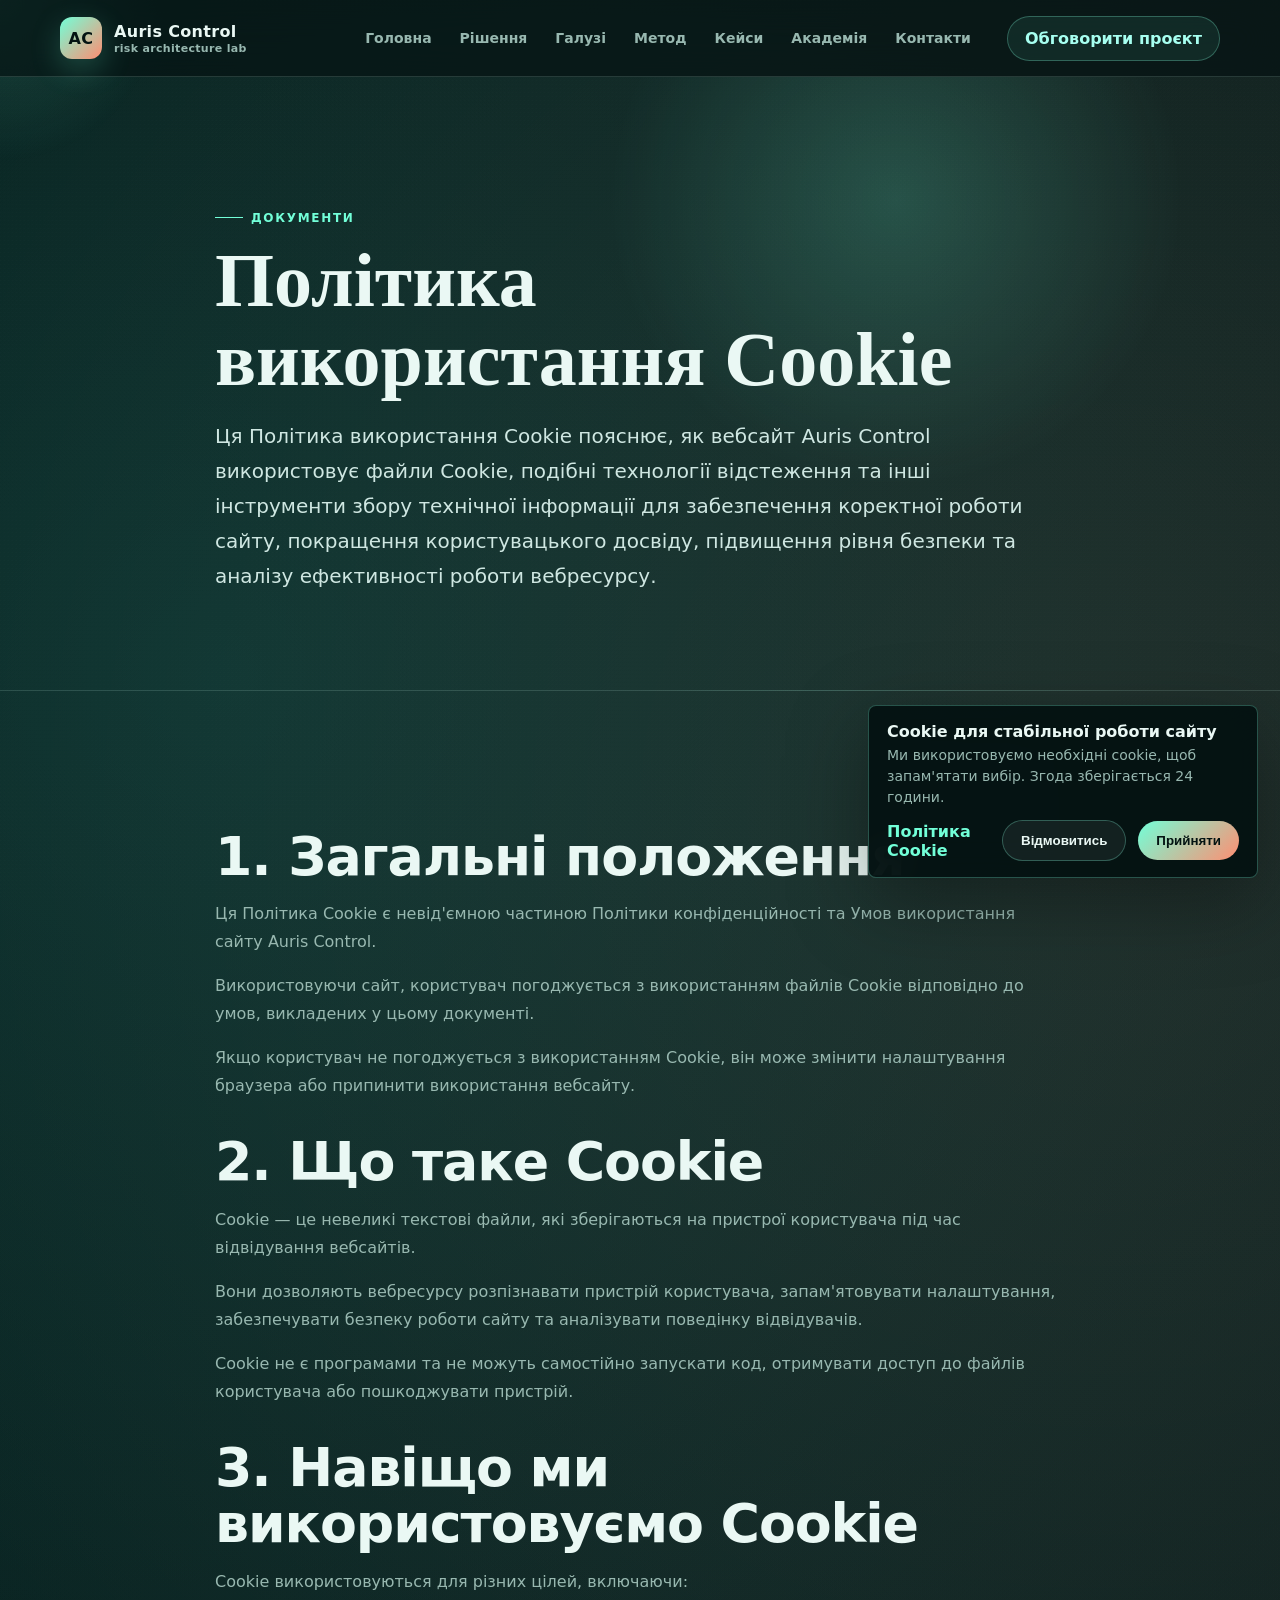
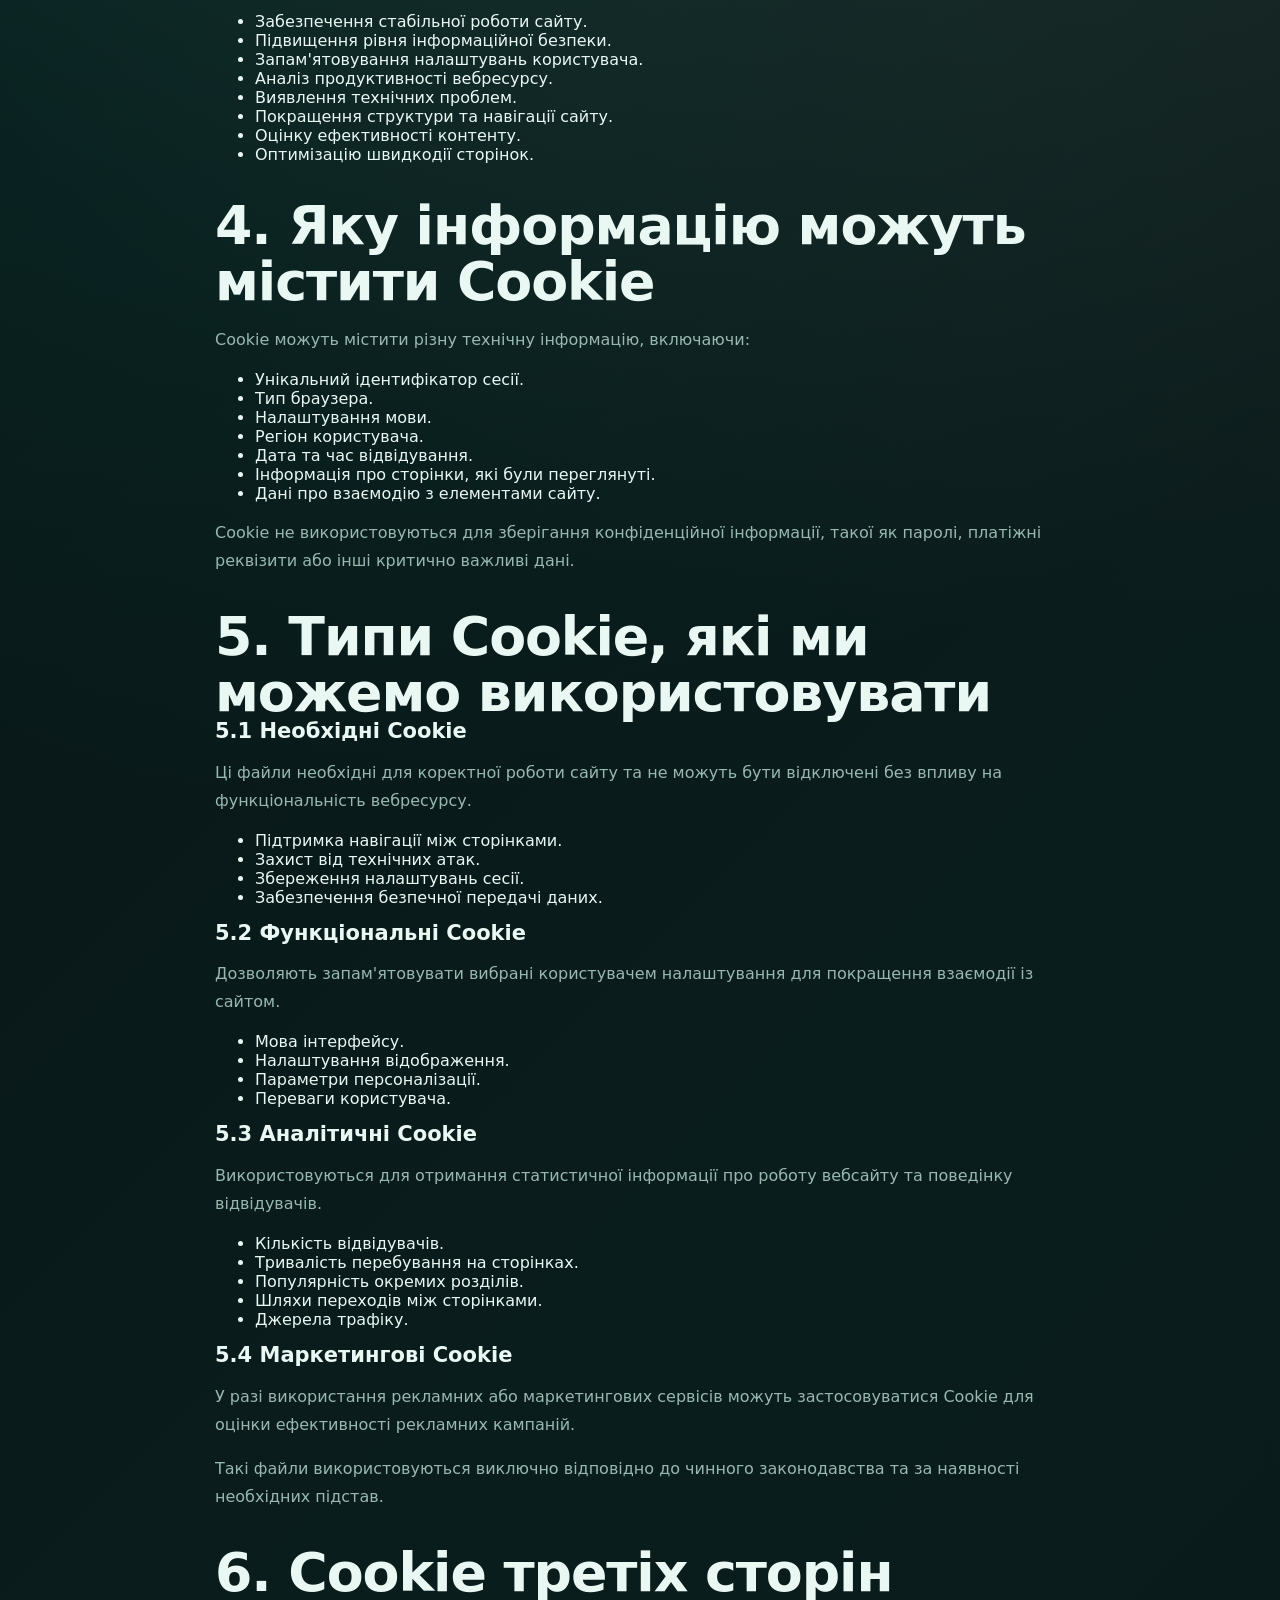
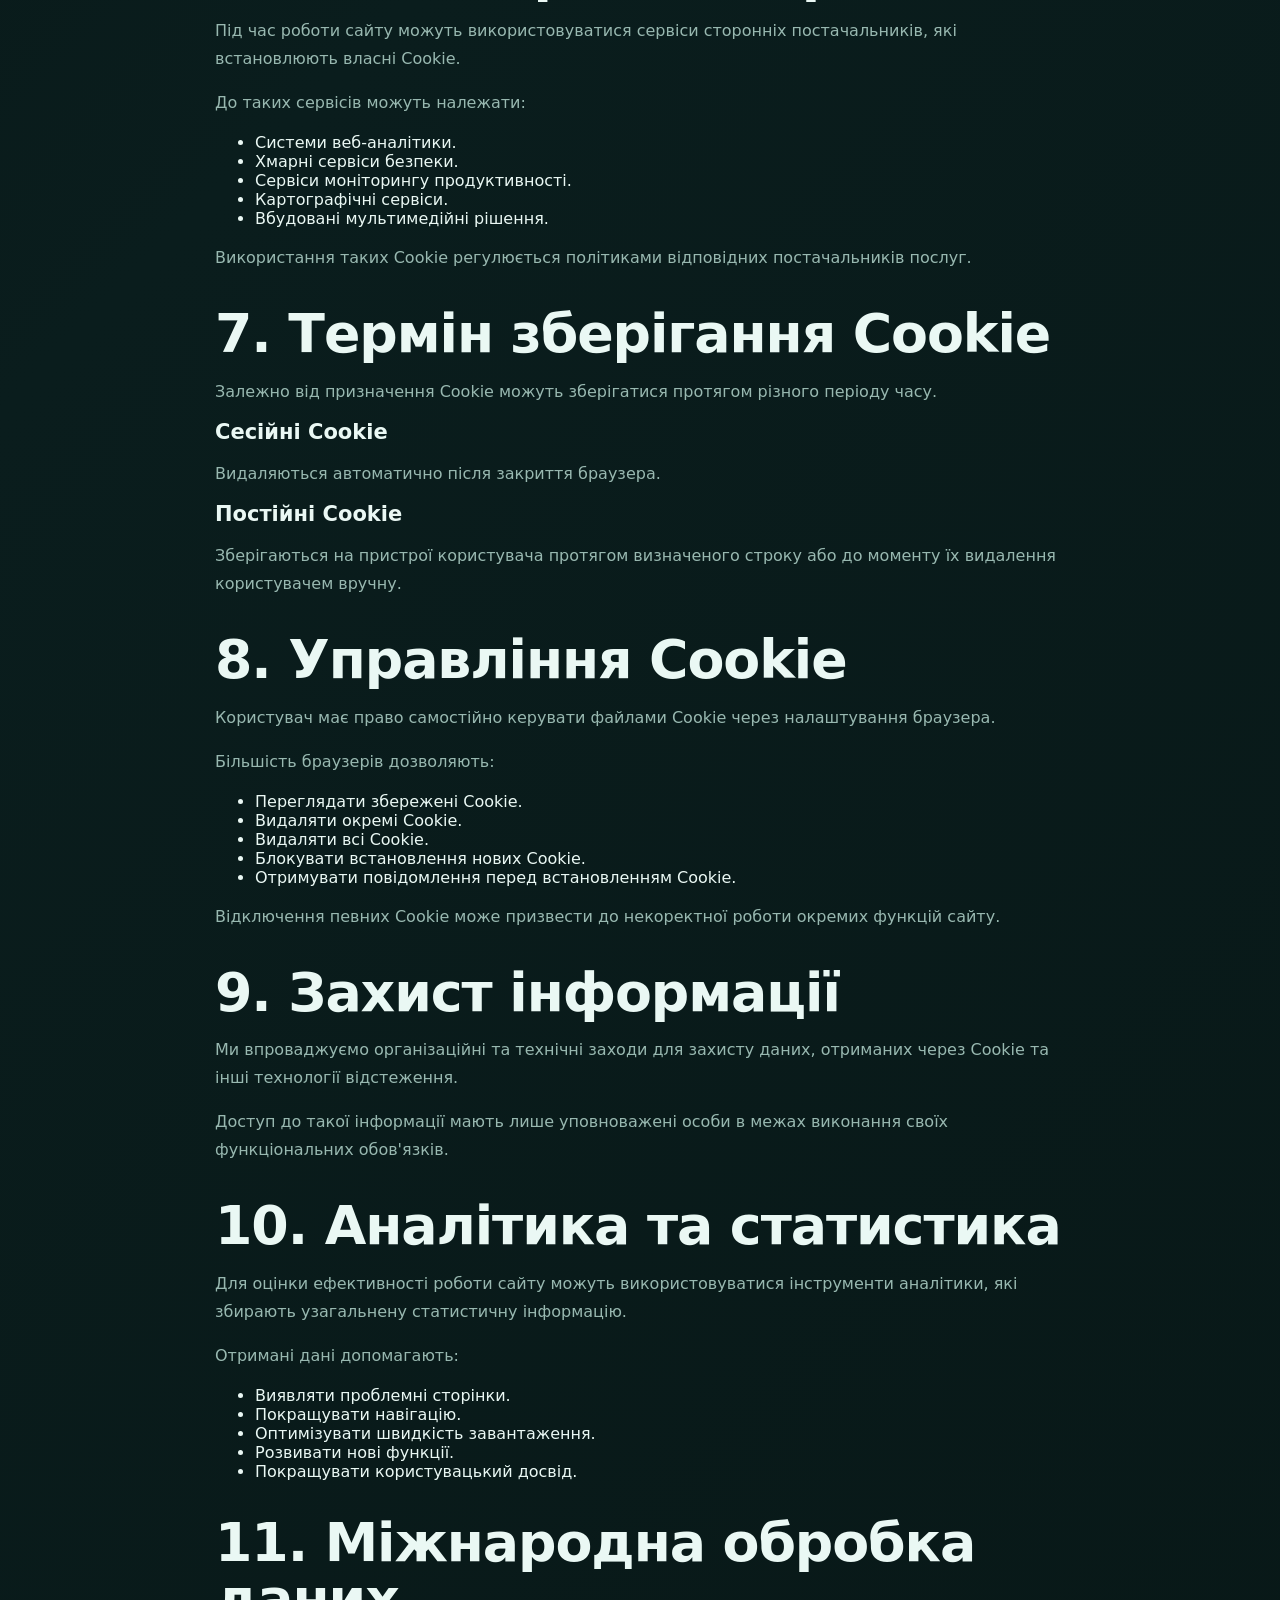
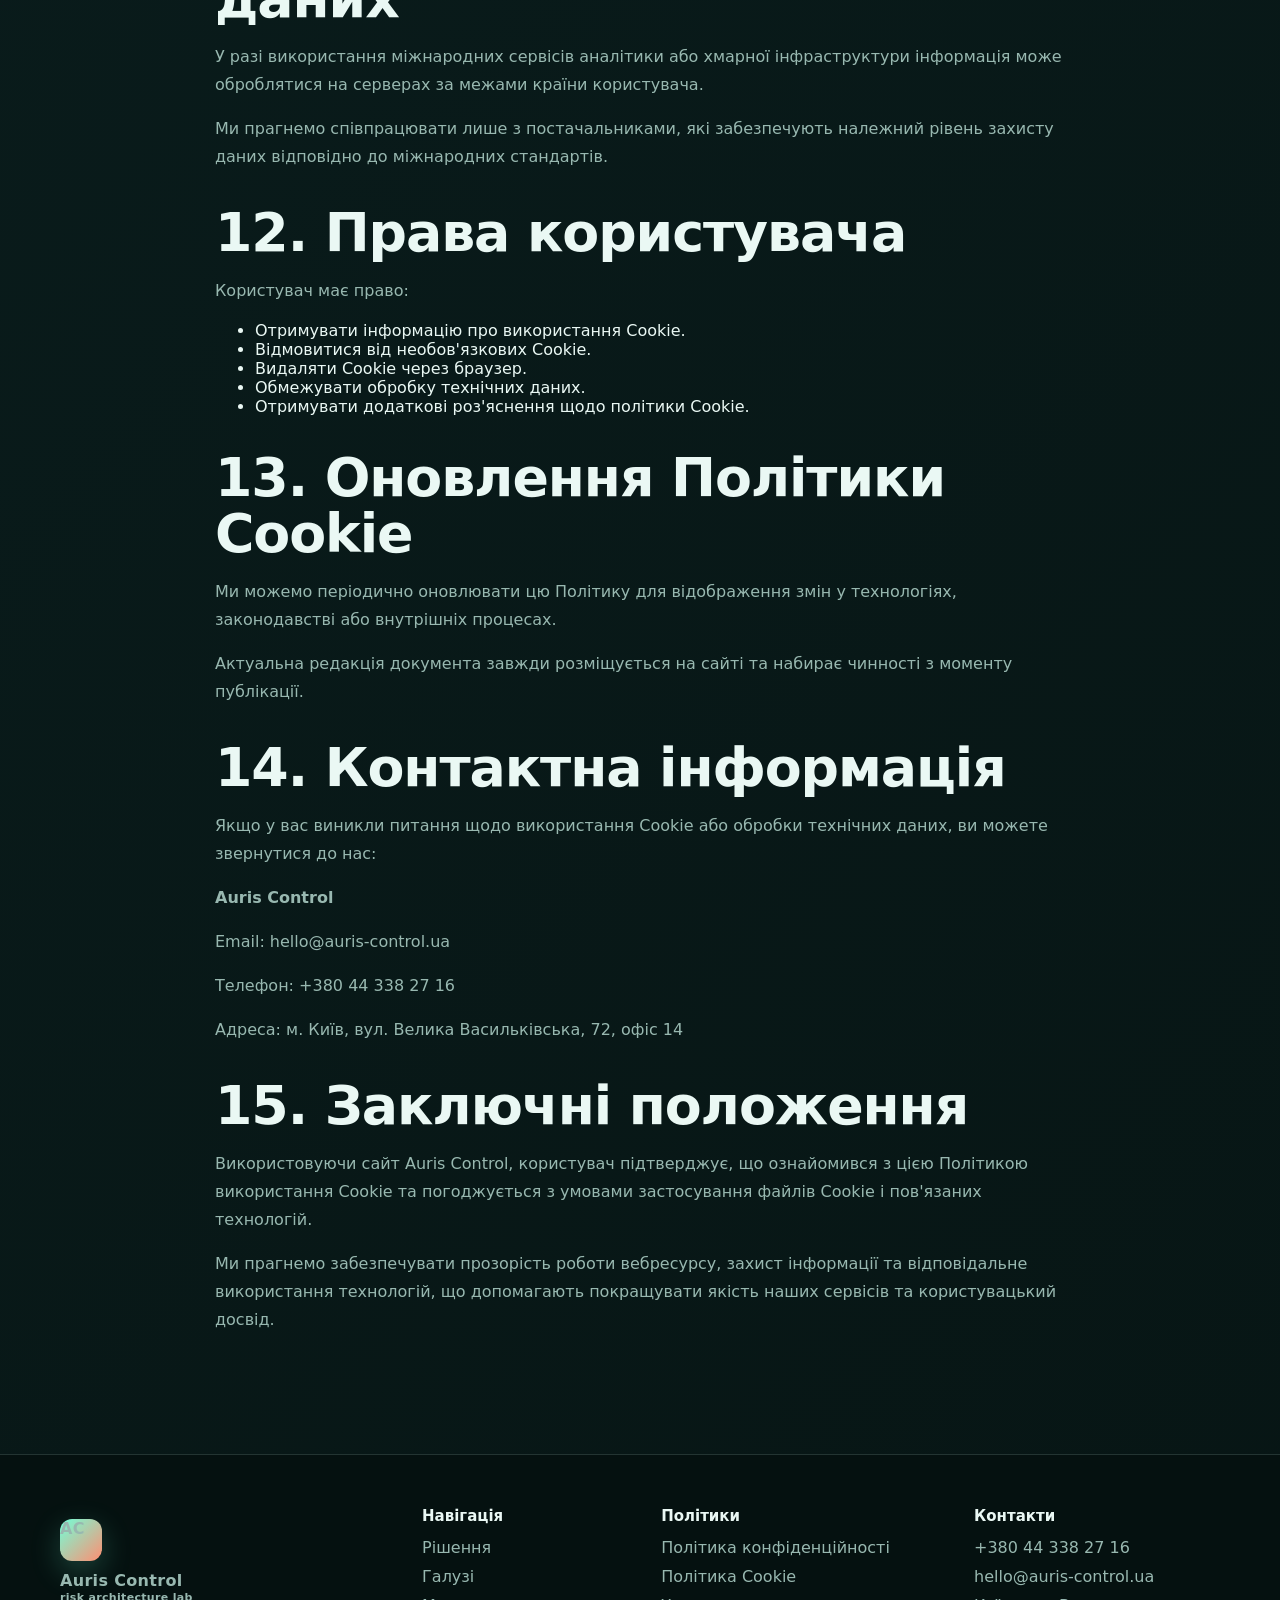
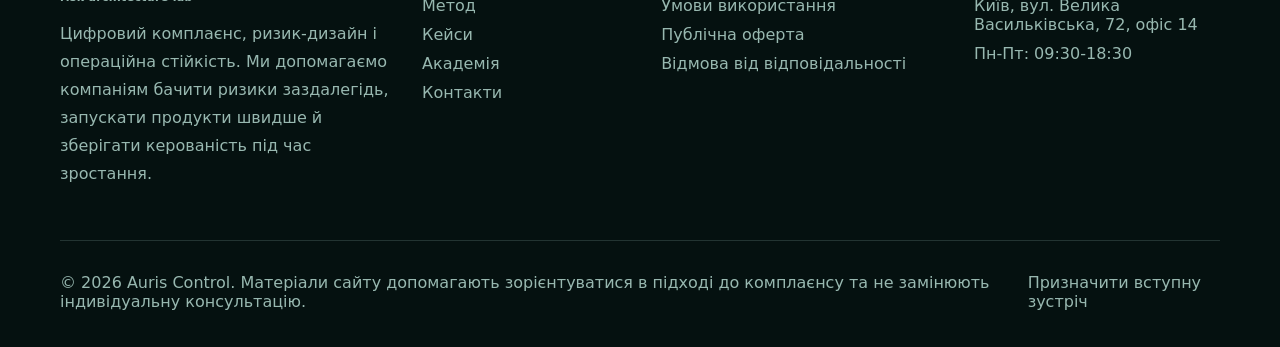
==== cookie-policy.html @ 690e81f7 "first commit" ====
<!doctype html>
<html lang="uk">
  <head>
    <meta charset="utf-8" />
    <meta name="viewport" content="width=device-width, initial-scale=1" />
    <meta name="description" content="Політика Cookie Auris Control: типи cookie, строки зберігання, налаштування та права користувача." />
    <title>Політика Cookie - Auris Control</title>
    <link rel="stylesheet" href="assets/css/style.css" />
  <link rel="icon" type="image/svg+xml" href="assets/images/favicon.svg" />
  </head>
  <body>
    <div class="noise" aria-hidden="true"></div>
    <div class="cursor-glow" aria-hidden="true"></div>
    <header class="site-header">
      <div class="container nav-wrap">
        <a class="brand" href="index.html" aria-label="Auris Control">
          <span class="brand-mark">AC</span>
          <span
            ><strong>Auris Control</strong
            ><small>risk architecture lab</small></span
          >
        </a>
        <button class="nav-toggle" type="button" aria-label="Відкрити меню">
          <span></span><span></span><span></span>
        </button>
        <nav class="main-nav" aria-label="Основна навігація">
          <a class="" href="index.html">Головна</a
          ><a class="" href="solutions.html">Рішення</a
          ><a class="" href="industries.html">Галузі</a
          ><a class="" href="method.html">Метод</a
          ><a class="" href="cases.html">Кейси</a
          ><a class="" href="academy.html">Академія</a
          ><a class="" href="contact.html">Контакти</a>
        </nav>
        <a class="header-cta" href="contact.html">Обговорити проєкт</a>
      </div>
    </header>
    <main>
      <section class="page-hero">
        <div class="container narrow reveal">
          <span class="eyebrow">Документи</span>
          <h1>Політика використання Cookie</h1>
          <p>
            Ця Політика використання Cookie пояснює, як вебсайт Auris Control
            використовує файли Cookie, подібні технології відстеження та інші
            інструменти збору технічної інформації для забезпечення коректної
            роботи сайту, покращення користувацького досвіду, підвищення рівня
            безпеки та аналізу ефективності роботи вебресурсу.
          </p>
        </div>
      </section>

      <section class="section legal-page">
        <div class="container narrow reveal">
          <h2>1. Загальні положення</h2>

          <p>
            Ця Політика Cookie є невід'ємною частиною Політики конфіденційності
            та Умов використання сайту Auris Control.
          </p>

          <p>
            Використовуючи сайт, користувач погоджується з використанням файлів
            Cookie відповідно до умов, викладених у цьому документі.
          </p>

          <p>
            Якщо користувач не погоджується з використанням Cookie, він може
            змінити налаштування браузера або припинити використання вебсайту.
          </p>

          <h2>2. Що таке Cookie</h2>

          <p>
            Cookie — це невеликі текстові файли, які зберігаються на пристрої
            користувача під час відвідування вебсайтів.
          </p>

          <p>
            Вони дозволяють вебресурсу розпізнавати пристрій користувача,
            запам'ятовувати налаштування, забезпечувати безпеку роботи сайту та
            аналізувати поведінку відвідувачів.
          </p>

          <p>
            Cookie не є програмами та не можуть самостійно запускати код,
            отримувати доступ до файлів користувача або пошкоджувати пристрій.
          </p>

          <h2>3. Навіщо ми використовуємо Cookie</h2>

          <p>Cookie використовуються для різних цілей, включаючи:</p>

          <ul>
            <li>Забезпечення стабільної роботи сайту.</li>
            <li>Підвищення рівня інформаційної безпеки.</li>
            <li>Запам'ятовування налаштувань користувача.</li>
            <li>Аналіз продуктивності вебресурсу.</li>
            <li>Виявлення технічних проблем.</li>
            <li>Покращення структури та навігації сайту.</li>
            <li>Оцінку ефективності контенту.</li>
            <li>Оптимізацію швидкодії сторінок.</li>
          </ul>

          <h2>4. Яку інформацію можуть містити Cookie</h2>

          <p>Cookie можуть містити різну технічну інформацію, включаючи:</p>

          <ul>
            <li>Унікальний ідентифікатор сесії.</li>
            <li>Тип браузера.</li>
            <li>Налаштування мови.</li>
            <li>Регіон користувача.</li>
            <li>Дата та час відвідування.</li>
            <li>Інформація про сторінки, які були переглянуті.</li>
            <li>Дані про взаємодію з елементами сайту.</li>
          </ul>

          <p>
            Cookie не використовуються для зберігання конфіденційної інформації,
            такої як паролі, платіжні реквізити або інші критично важливі дані.
          </p>

          <h2>5. Типи Cookie, які ми можемо використовувати</h2>

          <h3>5.1 Необхідні Cookie</h3>

          <p>
            Ці файли необхідні для коректної роботи сайту та не можуть бути
            відключені без впливу на функціональність вебресурсу.
          </p>

          <ul>
            <li>Підтримка навігації між сторінками.</li>
            <li>Захист від технічних атак.</li>
            <li>Збереження налаштувань сесії.</li>
            <li>Забезпечення безпечної передачі даних.</li>
          </ul>

          <h3>5.2 Функціональні Cookie</h3>

          <p>
            Дозволяють запам'ятовувати вибрані користувачем налаштування для
            покращення взаємодії із сайтом.
          </p>

          <ul>
            <li>Мова інтерфейсу.</li>
            <li>Налаштування відображення.</li>
            <li>Параметри персоналізації.</li>
            <li>Переваги користувача.</li>
          </ul>

          <h3>5.3 Аналітичні Cookie</h3>

          <p>
            Використовуються для отримання статистичної інформації про роботу
            вебсайту та поведінку відвідувачів.
          </p>

          <ul>
            <li>Кількість відвідувачів.</li>
            <li>Тривалість перебування на сторінках.</li>
            <li>Популярність окремих розділів.</li>
            <li>Шляхи переходів між сторінками.</li>
            <li>Джерела трафіку.</li>
          </ul>

          <h3>5.4 Маркетингові Cookie</h3>

          <p>
            У разі використання рекламних або маркетингових сервісів можуть
            застосовуватися Cookie для оцінки ефективності рекламних кампаній.
          </p>

          <p>
            Такі файли використовуються виключно відповідно до чинного
            законодавства та за наявності необхідних підстав.
          </p>

          <h2>6. Cookie третіх сторін</h2>

          <p>
            Під час роботи сайту можуть використовуватися сервіси сторонніх
            постачальників, які встановлюють власні Cookie.
          </p>

          <p>До таких сервісів можуть належати:</p>

          <ul>
            <li>Системи веб-аналітики.</li>
            <li>Хмарні сервіси безпеки.</li>
            <li>Сервіси моніторингу продуктивності.</li>
            <li>Картографічні сервіси.</li>
            <li>Вбудовані мультимедійні рішення.</li>
          </ul>

          <p>
            Використання таких Cookie регулюється політиками відповідних
            постачальників послуг.
          </p>

          <h2>7. Термін зберігання Cookie</h2>

          <p>
            Залежно від призначення Cookie можуть зберігатися протягом різного
            періоду часу.
          </p>

          <h3>Сесійні Cookie</h3>

          <p>Видаляються автоматично після закриття браузера.</p>

          <h3>Постійні Cookie</h3>

          <p>
            Зберігаються на пристрої користувача протягом визначеного строку або
            до моменту їх видалення користувачем вручну.
          </p>

          <h2>8. Управління Cookie</h2>

          <p>
            Користувач має право самостійно керувати файлами Cookie через
            налаштування браузера.
          </p>

          <p>Більшість браузерів дозволяють:</p>

          <ul>
            <li>Переглядати збережені Cookie.</li>
            <li>Видаляти окремі Cookie.</li>
            <li>Видаляти всі Cookie.</li>
            <li>Блокувати встановлення нових Cookie.</li>
            <li>Отримувати повідомлення перед встановленням Cookie.</li>
          </ul>

          <p>
            Відключення певних Cookie може призвести до некоректної роботи
            окремих функцій сайту.
          </p>

          <h2>9. Захист інформації</h2>

          <p>
            Ми впроваджуємо організаційні та технічні заходи для захисту даних,
            отриманих через Cookie та інші технології відстеження.
          </p>

          <p>
            Доступ до такої інформації мають лише уповноважені особи в межах
            виконання своїх функціональних обов'язків.
          </p>

          <h2>10. Аналітика та статистика</h2>

          <p>
            Для оцінки ефективності роботи сайту можуть використовуватися
            інструменти аналітики, які збирають узагальнену статистичну
            інформацію.
          </p>

          <p>Отримані дані допомагають:</p>

          <ul>
            <li>Виявляти проблемні сторінки.</li>
            <li>Покращувати навігацію.</li>
            <li>Оптимізувати швидкість завантаження.</li>
            <li>Розвивати нові функції.</li>
            <li>Покращувати користувацький досвід.</li>
          </ul>

          <h2>11. Міжнародна обробка даних</h2>

          <p>
            У разі використання міжнародних сервісів аналітики або хмарної
            інфраструктури інформація може оброблятися на серверах за межами
            країни користувача.
          </p>

          <p>
            Ми прагнемо співпрацювати лише з постачальниками, які забезпечують
            належний рівень захисту даних відповідно до міжнародних стандартів.
          </p>

          <h2>12. Права користувача</h2>

          <p>Користувач має право:</p>

          <ul>
            <li>Отримувати інформацію про використання Cookie.</li>
            <li>Відмовитися від необов'язкових Cookie.</li>
            <li>Видаляти Cookie через браузер.</li>
            <li>Обмежувати обробку технічних даних.</li>
            <li>Отримувати додаткові роз'яснення щодо політики Cookie.</li>
          </ul>

          <h2>13. Оновлення Політики Cookie</h2>

          <p>
            Ми можемо періодично оновлювати цю Політику для відображення змін у
            технологіях, законодавстві або внутрішніх процесах.
          </p>

          <p>
            Актуальна редакція документа завжди розміщується на сайті та набирає
            чинності з моменту публікації.
          </p>

          <h2>14. Контактна інформація</h2>

          <p>
            Якщо у вас виникли питання щодо використання Cookie або обробки
            технічних даних, ви можете звернутися до нас:
          </p>

          <p><strong>Auris Control</strong></p>
          <p>Email: hello@auris-control.ua</p>
          <p>Телефон: +380 44 338 27 16</p>
          <p>Адреса: м. Київ, вул. Велика Васильківська, 72, офіс 14</p>

          <h2>15. Заключні положення</h2>

          <p>
            Використовуючи сайт Auris Control, користувач підтверджує, що
            ознайомився з цією Політикою використання Cookie та погоджується з
            умовами застосування файлів Cookie і пов'язаних технологій.
          </p>

          <p>
            Ми прагнемо забезпечувати прозорість роботи вебресурсу, захист
            інформації та відповідальне використання технологій, що допомагають
            покращувати якість наших сервісів та користувацький досвід.
          </p>
        </div>
      </section>
    </main>
    <footer class="footer">
    <div class="container footer-grid">
      <div>
        <a class="brand footer-brand" href="index.html"><span class="brand-mark">AC</span><span><strong>Auris Control</strong><small>risk architecture lab</small></span></a>
        <p>Цифровий комплаєнс, ризик-дизайн і операційна стійкість. Ми допомагаємо компаніям бачити ризики заздалегідь, запускати продукти швидше й зберігати керованість під час зростання.</p>
      </div>
      <div>
        <h3>Навігація</h3>
        <a href="solutions.html">Рішення</a>
        <a href="industries.html">Галузі</a>
        <a href="method.html">Метод</a>
        <a href="cases.html">Кейси</a>
        <a href="academy.html">Академія</a>
        <a href="contact.html">Контакти</a>
      </div>
      <div>
        <h3>Політики</h3>
        <a href="privacy.html">Політика конфіденційності</a>
        <a href="cookie-policy.html">Політика Cookie</a>
        <a href="terms.html">Умови використання</a>
        <a href="offer-agreement.html">Публічна оферта</a>
        <a href="disclaimer.html">Відмова від відповідальності</a>
      </div>
      <div>
        <h3>Контакти</h3>
        <a href="tel:+380443382716">+380 44 338 27 16</a>
        <a href="mailto:hello@auris-control.ua">hello@auris-control.ua</a>
        <span>Київ, вул. Велика Васильківська, 72, офіс 14</span>
        <span>Пн-Пт: 09:30-18:30</span>
      </div>
    </div>
    <div class="container footer-bottom">
      <span>© 2026 Auris Control. Матеріали сайту допомагають зорієнтуватися в підході до комплаєнсу та не замінюють індивідуальну консультацію.</span>
      <a href="contact.html">Призначити вступну зустріч</a>
    </div>
  </footer>
    <script src="assets/js/main.js"></script>
    <div class="cookie-banner" data-cookie-banner>
    <div>
      <strong>Cookie для стабільної роботи сайту</strong>
      <p>Ми використовуємо необхідні cookie, щоб запам'ятати вибір. Згода зберігається 24 години.</p>
    </div>
    <div class="cookie-actions">
      <a href="cookie-policy.html">Політика Cookie</a>
      <button class="cookie-reject" type="button" data-cookie-reject>Відмовитись</button>
      <button type="button" data-cookie-accept>Прийняти</button>
    </div>
  </div>
</body>
</html>
---- assets/css/style.css ----
:root {
  --bg: #071514;
  --bg-2: #0b2222;
  --ink: #eaf8f4;
  --muted: #98b8b0;
  --line: rgba(206, 255, 239, 0.15);
  --line-strong: rgba(128, 255, 221, 0.28);
  --card: rgba(10, 35, 34, 0.74);
  --card-2: rgba(13, 48, 46, 0.92);
  --mint: #72ffd8;
  --teal: #18b9ad;
  --aqua: #a7fff0;
  --coral: #ff8e72;
  --cream: #f3fff9;
  --shadow: 0 24px 80px rgba(0, 0, 0, 0.34);
}
* { box-sizing: border-box; }
html { scroll-behavior: smooth; }
body {
  margin: 0;
  font-family: "Segoe UI", system-ui, -apple-system, BlinkMacSystemFont, Arial, sans-serif;
  color: var(--ink);
  background:
    radial-gradient(circle at 18% 10%, rgba(24, 185, 173, 0.2), transparent 28%),
    radial-gradient(circle at 86% 12%, rgba(255, 142, 114, 0.11), transparent 24%),
    linear-gradient(135deg, #06100f 0%, #0a1d1d 45%, #071514 100%);
  overflow-x: hidden;
}
a { color: inherit; text-decoration: none; }
img { max-width: 100%; display: block; }
.noise {
  position: fixed; inset: 0; pointer-events: none; opacity: .08; z-index: 20;
  background-image: linear-gradient(115deg, rgba(255,255,255,.12) 1px, transparent 1px);
  background-size: 4px 4px;
  mix-blend-mode: screen;
}
.cursor-glow {
  position: fixed; width: 360px; height: 360px; pointer-events: none; border-radius: 50%;
  background: radial-gradient(circle, rgba(114,255,216,.14), transparent 64%);
  transform: translate(-50%, -50%);
  z-index: 1;
}
.container { width: min(1160px, calc(100% - 40px)); margin: 0 auto; position: relative; z-index: 2; }
.narrow { width: min(850px, calc(100% - 40px)); }
.site-header {
  position: sticky; top: 0; z-index: 50;
  background: rgba(5, 18, 18, .68);
  border-bottom: 1px solid var(--line);
  backdrop-filter: blur(20px);
}
.nav-wrap { min-height: 76px; display: flex; align-items: center; gap: 24px; }
.brand { display: inline-flex; align-items: center; gap: 12px; font-weight: 800; letter-spacing: .02em; }
.brand small { display: block; color: var(--muted); font-size: 11px; font-weight: 600; margin-top: 1px; }
.brand-mark {
  width: 42px; height: 42px; border-radius: 12px; display: grid; place-items: center;
  color: #031312; font-weight: 900;
  background: linear-gradient(135deg, var(--mint), var(--coral));
  box-shadow: 0 10px 30px rgba(114,255,216,.22);
}
.main-nav { margin-left: auto; display: flex; align-items: center; gap: 4px; }
.main-nav a {
  padding: 10px 12px; border-radius: 999px; color: var(--muted); font-weight: 700; font-size: 14px;
  transition: .25s ease;
}
.main-nav a:hover, .main-nav a.active { color: var(--ink); background: rgba(255,255,255,.07); }
.header-cta {
  padding: 12px 17px; border: 1px solid var(--line-strong); border-radius: 999px;
  color: var(--aqua); font-weight: 800; background: rgba(114,255,216,.08);
}
.nav-toggle { display: none; margin-left: auto; width: 44px; height: 44px; border: 1px solid var(--line); border-radius: 10px; background: rgba(255,255,255,.04); }
.nav-toggle span { display: block; width: 20px; height: 2px; margin: 5px auto; background: var(--ink); }
.hero { position: relative; min-height: calc(100vh - 76px); display: flex; align-items: center; overflow: hidden; }
.hero-media { position: absolute; inset: 0; z-index: 0; }
.hero-media img { width: 100%; height: 100%; object-fit: cover; opacity: .58; filter: saturate(1.08) contrast(1.05); }
.hero-media::after { content: ""; position: absolute; inset: 0; background: linear-gradient(90deg, rgba(4,14,14,.96) 0%, rgba(5,17,17,.72) 42%, rgba(5,17,17,.28) 100%), linear-gradient(0deg, var(--bg) 0%, transparent 28%); }
.signal-canvas { position: absolute; inset: 0; z-index: 1; opacity: .44; }
.hero-grid { display: grid; grid-template-columns: minmax(0, 1.08fr) 340px; gap: 44px; align-items: center; padding: 54px 0 34px; }
.eyebrow { display: inline-flex; align-items: center; gap: 8px; color: var(--mint); font-weight: 800; text-transform: uppercase; letter-spacing: .14em; font-size: 12px; }
.eyebrow::before { content: ""; width: 28px; height: 1px; background: var(--mint); }
h1, h2, h3 { margin: 0; line-height: 1.04; }
h1 { font-family: Georgia, "Times New Roman", serif; font-size: clamp(40px, 5.2vw, 70px); max-width: 760px; margin-top: 16px; }
h2 { font-size: clamp(32px, 4.2vw, 56px); letter-spacing: -.02em; }
h3 { font-size: 21px; }
p { color: var(--muted); line-height: 1.75; font-size: 16px; }
.lead { font-size: 18px; max-width: 690px; color: #c9e4df; }
.hero-actions { display: flex; gap: 14px; flex-wrap: wrap; margin-top: 24px; }
.btn { display: inline-flex; align-items: center; justify-content: center; min-height: 48px; padding: 0 22px; border-radius: 999px; font-weight: 900; border: 1px solid transparent; cursor: pointer; }
.btn-primary { color: #031312; background: linear-gradient(135deg, var(--mint), #8affbf 58%, var(--coral)); box-shadow: 0 18px 60px rgba(114,255,216,.22); }
.btn-ghost { color: var(--ink); border-color: var(--line-strong); background: rgba(255,255,255,.05); }
.hero-facts, .stat-row { display: grid; grid-template-columns: repeat(3, 1fr); gap: 14px; margin-top: 26px; }
.hero-facts div, .stat-row div {
  padding: 14px; border: 1px solid var(--line); border-radius: 8px; background: rgba(3,18,18,.56);
}
.hero-facts strong, .stat-row strong { display: block; font-size: 30px; color: var(--mint); }
.hero-facts span, .stat-row span { color: var(--muted); font-size: 13px; line-height: 1.45; display: block; margin-top: 4px; }
.hero-panel {
  border: 1px solid var(--line-strong); border-radius: 8px; padding: 20px;
  background: linear-gradient(180deg, rgba(9,40,39,.86), rgba(4,16,16,.72));
  box-shadow: var(--shadow); backdrop-filter: blur(16px);
}
.panel-label { color: var(--coral); font-size: 12px; text-transform: uppercase; letter-spacing: .18em; font-weight: 900; }
.radar { width: 168px; height: 168px; border-radius: 50%; margin: 28px auto; position: relative; border: 1px solid var(--line-strong); background: radial-gradient(circle, rgba(114,255,216,.16), transparent 64%); overflow: hidden; }
.radar span { position: absolute; inset: 18%; border: 1px solid rgba(114,255,216,.22); border-radius: 50%; }
.radar span:nth-child(2) { inset: 34%; } .radar span:nth-child(3) { inset: 50%; }
.radar i { position: absolute; width: 50%; height: 2px; left: 50%; top: 50%; transform-origin: left; background: linear-gradient(90deg, var(--mint), transparent); animation: sweep 4s linear infinite; }
@keyframes sweep { to { transform: rotate(360deg); } }
.pulse-list { padding: 0; margin: 0; list-style: none; display: grid; gap: 12px; }
.pulse-list li { padding: 12px; border: 1px solid var(--line); border-radius: 8px; color: #cce8e1; background: rgba(255,255,255,.04); }
.section { padding: 104px 0; position: relative; }
.dark-band { background: linear-gradient(180deg, rgba(4,18,18,.72), rgba(12,44,42,.48)); border-block: 1px solid var(--line); }
.split { display: grid; grid-template-columns: 1fr 1fr; gap: 54px; align-items: center; }
.visual-card { border-radius: 8px; overflow: hidden; border: 1px solid var(--line-strong); box-shadow: var(--shadow); position: relative; }
.visual-card::after { content: ""; position: absolute; inset: 0; background: linear-gradient(135deg, rgba(114,255,216,.18), transparent 52%); pointer-events: none; }
.visual-card img { width: 100%; height: 460px; object-fit: cover; }
.feature-grid, .service-orbit, .pricing-grid, .industry-grid, .case-grid, .academy-grid, .format-grid, .prep-grid, .signal-grid, .loop-grid {
  display: grid; gap: 18px;
}
.feature-grid { grid-template-columns: repeat(2, 1fr); margin-top: 28px; }
.feature-grid article, .orbit-card, .price-card, .industry-card, .case-card, .academy-card, .format-card, .prep-card, .signal-card, .loop-card, .contact-card, .contact-form, .method-board, .tab-panel {
  border: 1px solid var(--line); border-radius: 8px; background: var(--card); padding: 24px; box-shadow: 0 16px 48px rgba(0,0,0,.16);
}
.section-head { margin-bottom: 34px; max-width: 760px; }
.section-head.centered { text-align: center; margin-inline: auto; }
.section-head.centered .eyebrow { justify-content: center; }
.service-orbit { grid-template-columns: repeat(3, 1fr); }
.orbit-card { min-height: 230px; position: relative; overflow: hidden; transition: transform .25s ease, border-color .25s ease; }
.orbit-card:hover, .industry-card:hover, .case-card:hover, .academy-card:hover { transform: translateY(-6px); border-color: var(--line-strong); }
.orbit-card span, .loop-card span, .price-card span, .case-card span { color: var(--mint); font-weight: 900; letter-spacing: .12em; text-transform: uppercase; font-size: 12px; }
.timeline { display: grid; grid-template-columns: repeat(4, 1fr); gap: 1px; border: 1px solid var(--line); border-radius: 8px; overflow: hidden; background: var(--line); }
.timeline div { background: rgba(8,31,30,.88); padding: 26px; }
.timeline span { color: var(--coral); font-weight: 900; font-size: 12px; text-transform: uppercase; }
.cta-panel { display: flex; align-items: center; justify-content: space-between; gap: 30px; border: 1px solid var(--line-strong); border-radius: 8px; padding: 42px; background: linear-gradient(135deg, rgba(114,255,216,.14), rgba(255,142,114,.1)); }
.page-hero { padding: 126px 0 76px; background: radial-gradient(circle at 70% 20%, rgba(114,255,216,.18), transparent 28%); border-bottom: 1px solid var(--line); }
.page-hero h1 { font-size: clamp(44px, 6vw, 76px); }
.page-hero p { font-size: 20px; color: #cfe7e2; }
.tabs { display: flex; flex-wrap: wrap; gap: 10px; margin-bottom: 24px; }
.tabs button, .academy-card button, .faq-item button {
  border: 1px solid var(--line); background: rgba(255,255,255,.05); color: var(--ink); border-radius: 999px; padding: 12px 18px; font-weight: 900; cursor: pointer;
}
.tabs button.active { background: var(--mint); color: #031312; }
.tab-panel { display: none; grid-template-columns: 1.3fr .7fr; gap: 32px; align-items: start; }
.tab-panel.active { display: grid; }
.check-list, .price-card ul, .case-card ul { margin: 0; padding: 0; list-style: none; display: grid; gap: 12px; }
.check-list li, .price-card li, .case-card li { padding-left: 26px; position: relative; color: #d4eee8; }
.check-list li::before, .price-card li::before, .case-card li::before { content: ""; position: absolute; left: 0; top: .7em; width: 10px; height: 10px; border-radius: 50%; background: var(--mint); box-shadow: 0 0 18px var(--mint); }
.pricing-grid { grid-template-columns: repeat(3, 1fr); }
.price-card { display: flex; flex-direction: column; min-height: 390px; }
.price-card a, .industry-card a { margin-top: auto; color: var(--mint); font-weight: 900; }
.industry-grid { grid-template-columns: repeat(3, 1fr); }
.signal-grid { grid-template-columns: repeat(3, 1fr); }
.loop-grid { grid-template-columns: repeat(5, 1fr); }
.loop-card { min-height: 300px; }
.method-board { display: grid; gap: 14px; background: radial-gradient(circle at 20% 10%, rgba(114,255,216,.18), rgba(5,18,18,.72)); }
.method-board div { padding: 22px; border: 1px solid var(--line); border-radius: 8px; display: flex; justify-content: space-between; align-items: center; }
.method-board span { color: var(--coral); text-transform: uppercase; letter-spacing: .14em; font-weight: 900; font-size: 12px; }
.method-board b { font-size: 22px; }
.faq { display: grid; gap: 12px; }
.faq-item { padding: 0; overflow: hidden; }
.faq-item button { width: 100%; text-align: left; border: 0; border-radius: 0; background: transparent; padding: 22px 24px; font-size: 17px; }
.faq-item div { display: none; padding: 0 24px 22px; }
.faq-item.open div { display: block; }
.case-grid { grid-template-columns: repeat(2, 1fr); }
.academy-grid { grid-template-columns: repeat(3, 1fr); }
.academy-card button { border-radius: 8px; color: var(--mint); }
.format-grid { grid-template-columns: repeat(4, 1fr); }
.contact-grid { display: grid; grid-template-columns: .85fr 1.15fr; gap: 34px; align-items: start; }
.contact-lines { display: grid; gap: 12px; margin-top: 24px; }
.contact-lines a, .contact-lines span { padding: 14px; border: 1px solid var(--line); border-radius: 8px; color: #dff8f2; }
.mini-map { height: 240px; margin-top: 24px; border-radius: 8px; border: 1px solid var(--line); position: relative; overflow: hidden; background: linear-gradient(135deg, rgba(114,255,216,.12), rgba(255,142,114,.08)); }
.mini-map span { position: absolute; background: rgba(255,255,255,.08); }
.mini-map span:nth-child(1) { left: 12%; top: 0; width: 9px; height: 100%; }
.mini-map span:nth-child(2) { left: 0; top: 42%; width: 100%; height: 9px; }
.mini-map span:nth-child(3) { right: 22%; top: 0; width: 9px; height: 100%; transform: rotate(18deg); }
.mini-map b { position: absolute; left: 48%; top: 42%; width: 54px; height: 54px; display: grid; place-items: center; border-radius: 50%; background: var(--mint); color: #031312; box-shadow: 0 0 0 12px rgba(114,255,216,.12); }
.contact-form { display: grid; gap: 16px; }
label { display: grid; gap: 8px; color: var(--ink); font-weight: 800; }
input, textarea { width: 100%; border: 1px solid var(--line); border-radius: 8px; background: rgba(255,255,255,.05); color: var(--ink); padding: 15px 16px; font: inherit; outline: none; }
input:focus, textarea:focus { border-color: var(--mint); box-shadow: 0 0 0 4px rgba(114,255,216,.08); }
.form-note { font-size: 13px; margin: 0; }
.prep-grid { grid-template-columns: repeat(3, 1fr); }
.legal-page h2 { margin-top: 34px; }
.footer { border-top: 1px solid var(--line); padding: 54px 0 26px; background: #051110; }
.footer-grid { display: grid; grid-template-columns: 1.35fr .85fr 1.15fr 1fr; gap: 30px; }
.footer h3 { font-size: 15px; margin-bottom: 14px; }
.footer a, .footer span { display: block; color: var(--muted); margin: 10px 0; }
.footer-bottom { border-top: 1px solid var(--line); margin-top: 36px; padding-top: 22px; display: flex; justify-content: space-between; gap: 16px; color: var(--muted); }
.reveal { opacity: 0; transform: translateY(24px); transition: .7s cubic-bezier(.2,.7,.2,1); transition-delay: var(--delay, 0ms); }
.reveal.visible { opacity: 1; transform: translateY(0); }
.toast { position: fixed; right: 22px; bottom: 22px; z-index: 80; padding: 14px 18px; border-radius: 8px; background: var(--mint); color: #031312; font-weight: 900; box-shadow: var(--shadow); }
@media (max-width: 980px) {
  .header-cta { display: none; }
  .nav-toggle { display: block; }
  .main-nav { position: absolute; left: 20px; right: 20px; top: 76px; display: none; flex-direction: column; align-items: stretch; padding: 16px; border: 1px solid var(--line); border-radius: 8px; background: rgba(5,18,18,.96); }
  .main-nav.open { display: flex; }
  .hero-grid, .split, .tab-panel, .contact-grid { grid-template-columns: 1fr; }
  .hero { min-height: auto; }
  .hero-panel { max-width: 460px; }
  .service-orbit, .pricing-grid, .industry-grid, .signal-grid, .academy-grid, .prep-grid, .case-grid, .format-grid { grid-template-columns: repeat(2, 1fr); }
  .loop-grid, .timeline { grid-template-columns: 1fr 1fr; }
  .footer-grid { grid-template-columns: 1fr 1fr; }
}
@media (max-width: 640px) {
  .container, .narrow { width: min(100% - 28px, 1160px); }
  h1 { font-size: 44px; }
  .hero-grid { padding-top: 78px; }
  .hero-facts, .stat-row, .feature-grid, .service-orbit, .pricing-grid, .industry-grid, .signal-grid, .academy-grid, .prep-grid, .case-grid, .format-grid, .loop-grid, .timeline, .footer-grid { grid-template-columns: 1fr; }
  .section { padding: 70px 0; }
  .cta-panel, .footer-bottom { flex-direction: column; align-items: flex-start; }
  .visual-card img { height: 320px; }
}
.hero-panel h2 { font-size: 38px; }
.cookie-banner {
  position: fixed; left: auto; right: 22px; bottom: 22px; z-index: 90;
  display: block;
  width: min(390px, calc(100vw - 28px)); margin: 0; padding: 16px 18px; border: 1px solid var(--line-strong);
  border-radius: 8px; background: rgba(5, 18, 18, .96); box-shadow: var(--shadow); backdrop-filter: blur(18px);
}
.cookie-banner[hidden] { display: none; }
.cookie-banner strong { display: block; margin-bottom: 4px; }
.cookie-banner p { margin: 0; font-size: 14px; line-height: 1.5; }
.cookie-actions { display: flex; align-items: center; justify-content: space-between; gap: 12px; margin-top: 12px; }
.cookie-actions a { color: var(--mint); font-weight: 900; }
.cookie-actions button {
  border: 0; border-radius: 999px; padding: 12px 18px; cursor: pointer; font-weight: 900;
  color: #031312; background: linear-gradient(135deg, var(--mint), var(--coral));
}
@media (max-height: 760px) and (min-width: 981px) {
  .hero-copy .eyebrow { font-size: 11px; }
  .hero h1 { font-size: clamp(38px, 4.6vw, 62px); }
  .lead { font-size: 16px; line-height: 1.6; }
  .hero-panel h2 { font-size: 32px; }
  .pulse-list li { padding: 9px; font-size: 13px; }
}
@media (max-width: 640px) {
  .cookie-banner { left: 14px; right: 14px; bottom: 14px; width: auto; }
  .cookie-actions { width: 100%; justify-content: space-between; }
}

.hero .reveal { opacity: 1; transform: none; }

.cookie-actions .cookie-reject {
  color: var(--ink);
  background: rgba(255,255,255,.06);
  border: 1px solid var(--line-strong);
}
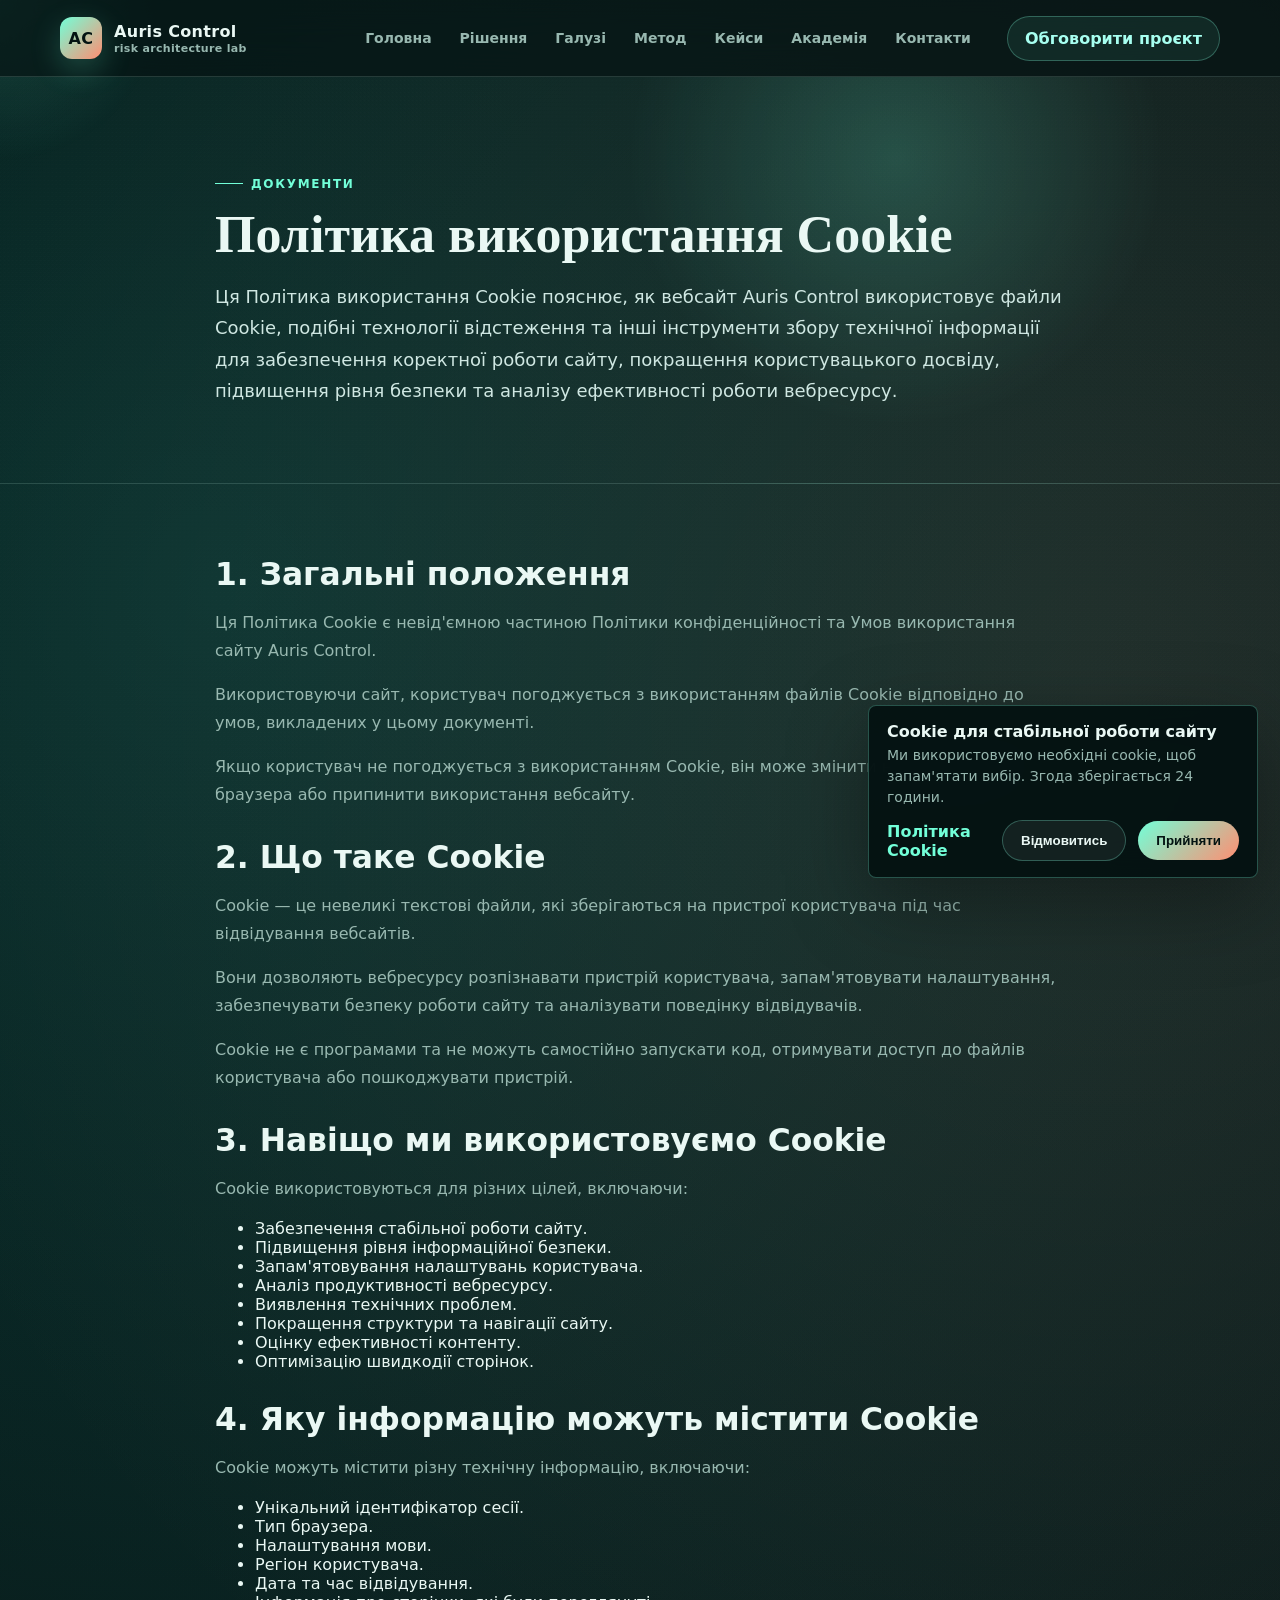
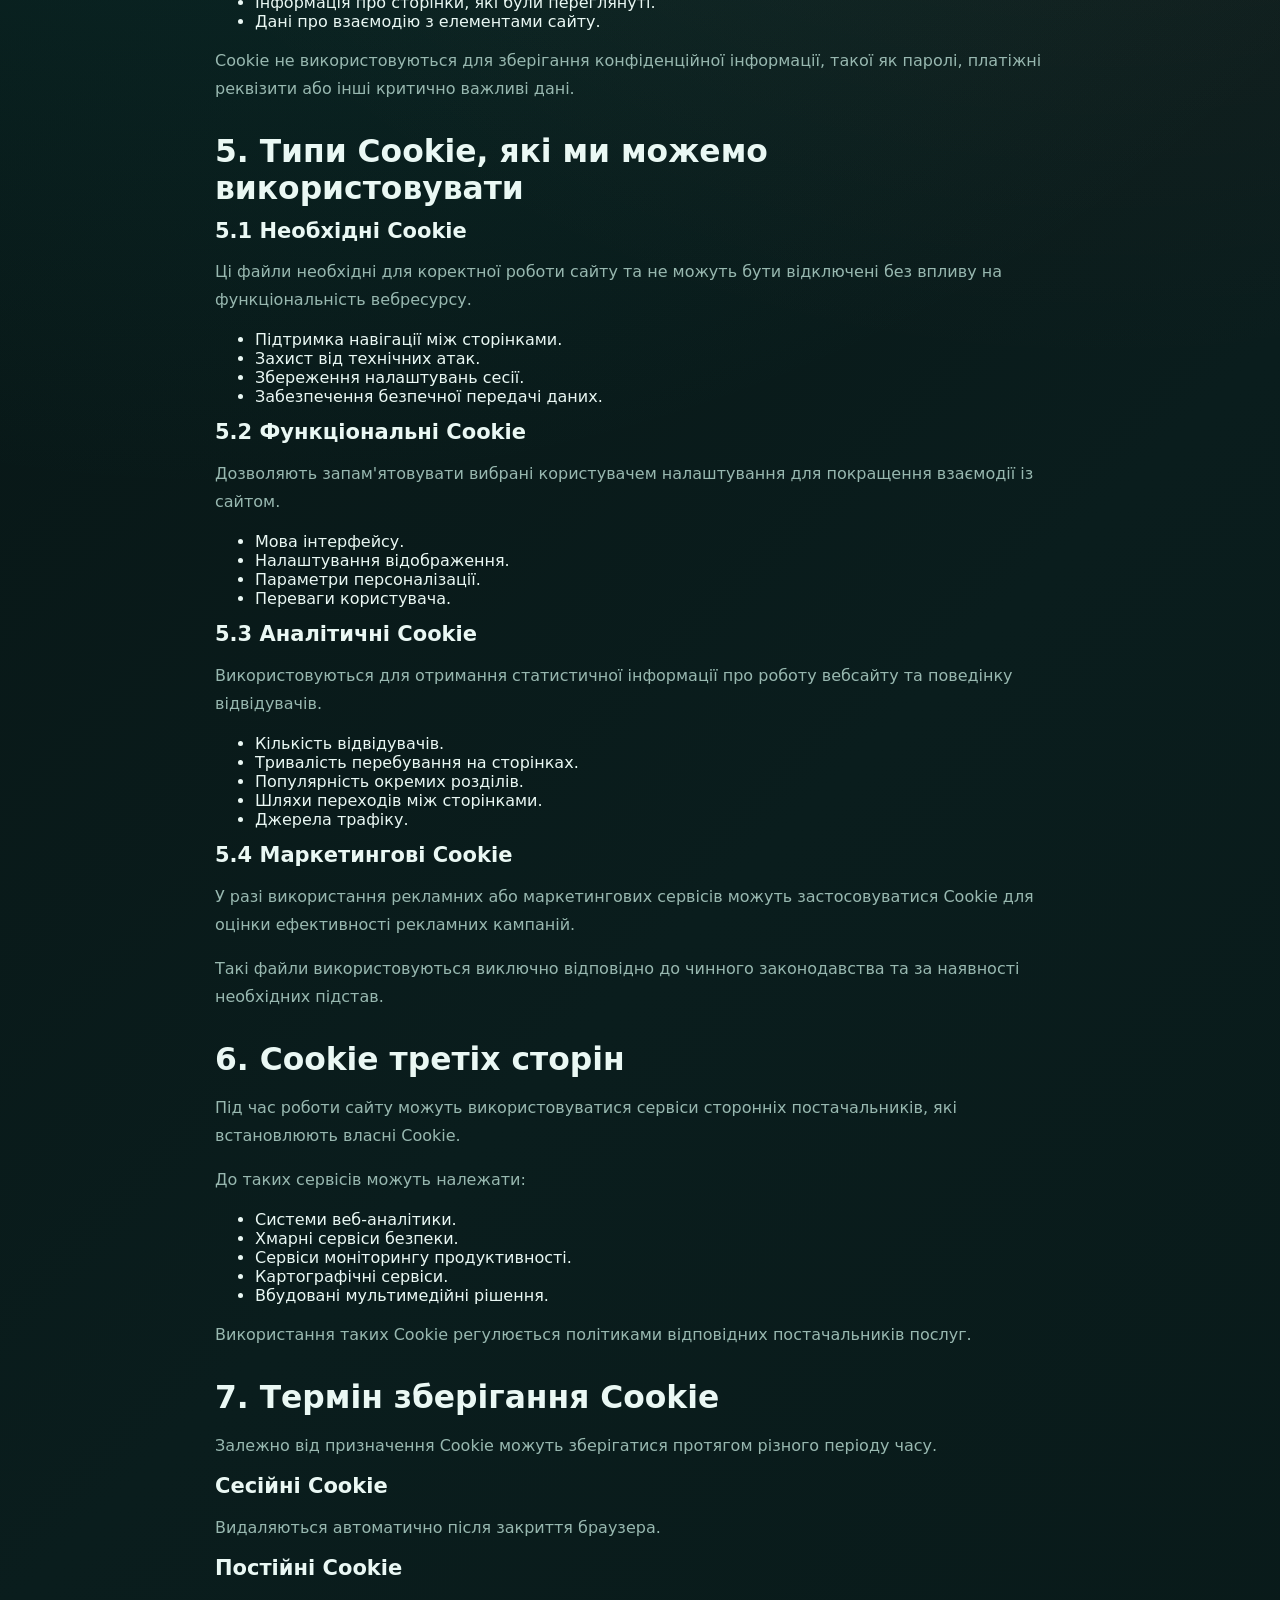
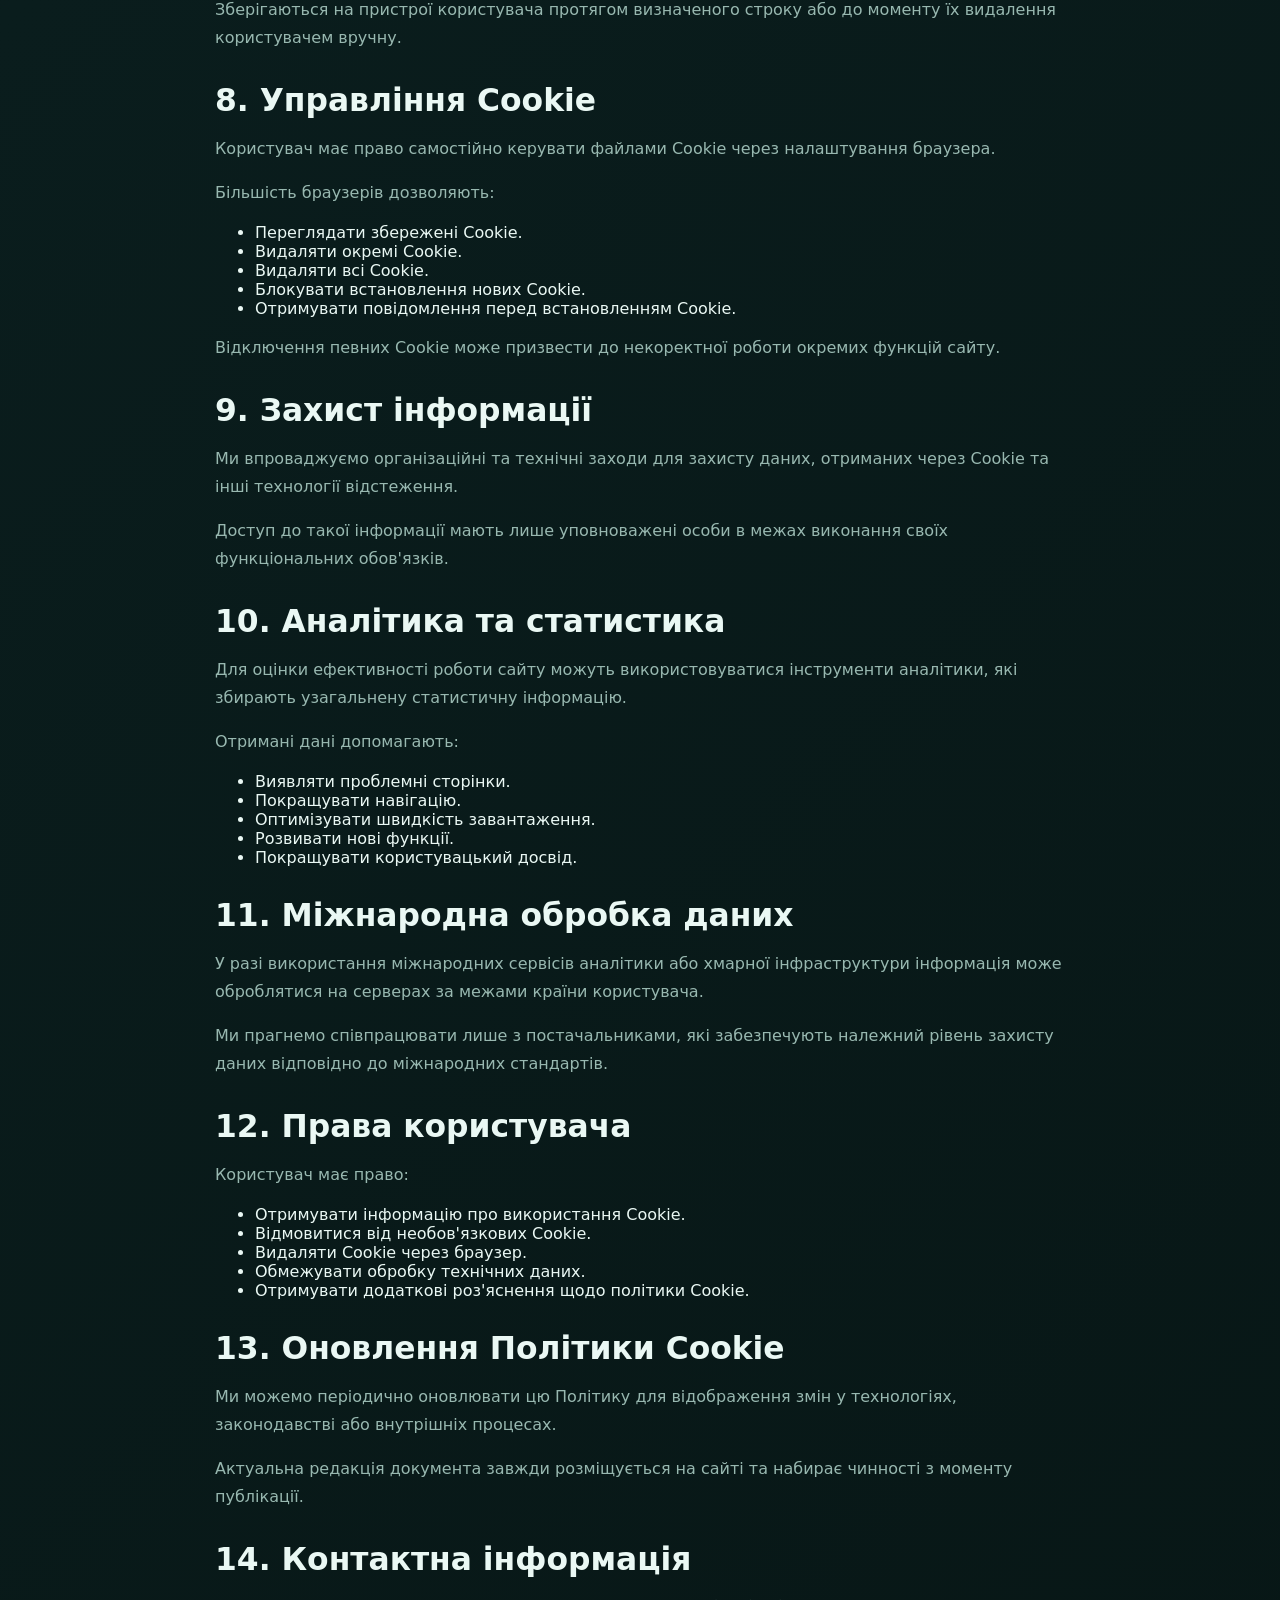
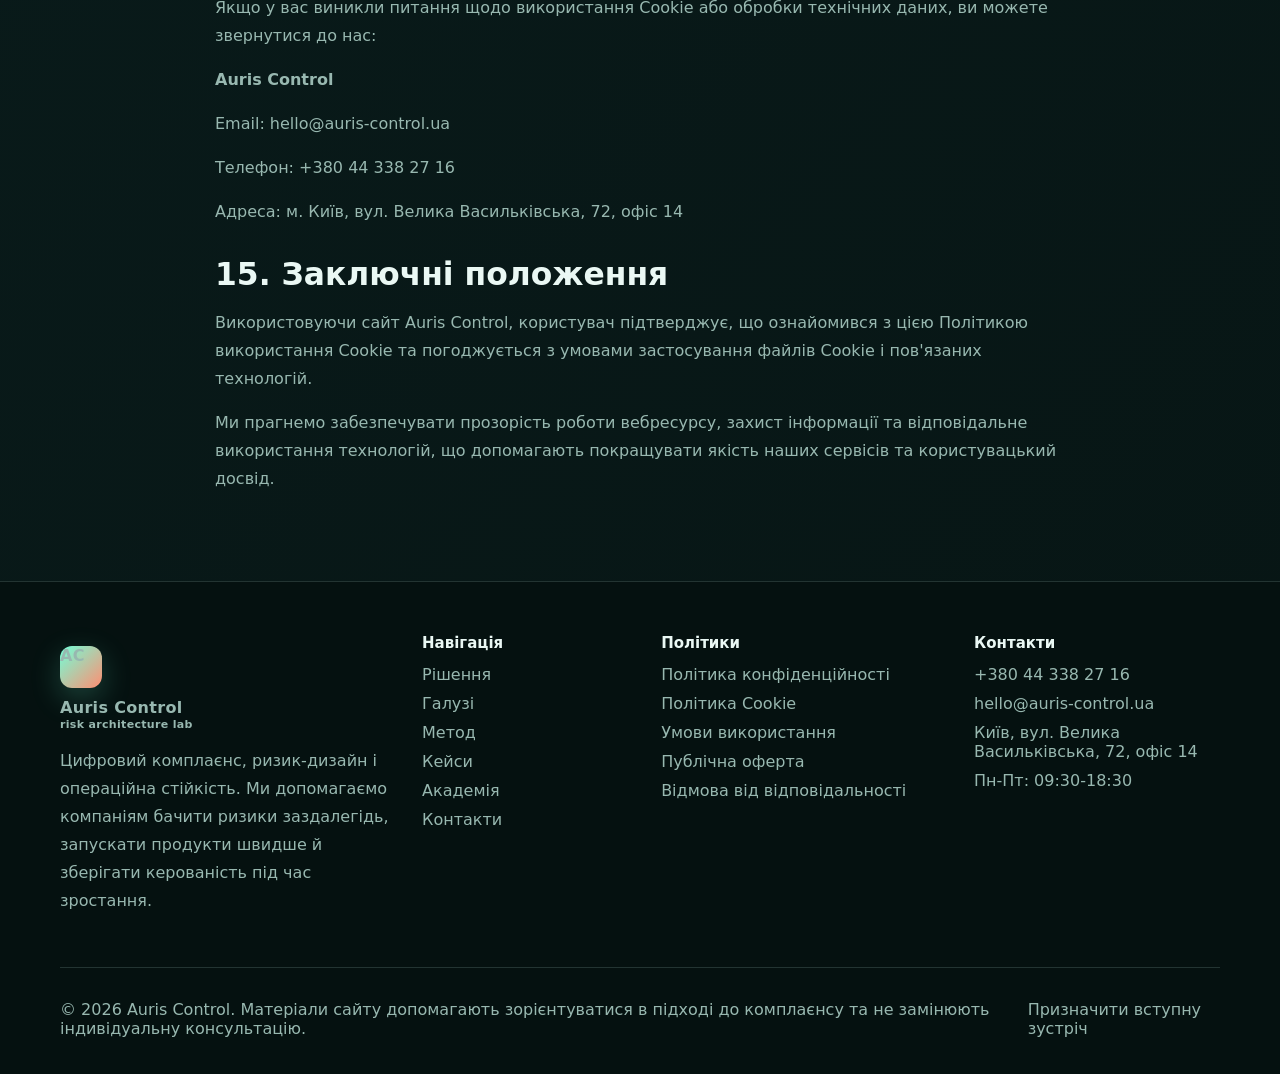
==== commit f1380595: "V 1.1" ====
--- a/cookie-policy.html
+++ b/cookie-policy.html
@@ -8,7 +8,7 @@
     <link rel="stylesheet" href="assets/css/style.css" />
   <link rel="icon" type="image/svg+xml" href="assets/images/favicon.svg" />
   </head>
-  <body>
+  <body class="legal-doc">
     <div class="noise" aria-hidden="true"></div>
     <div class="cursor-glow" aria-hidden="true"></div>
     <header class="site-header">
--- a/assets/css/style.css
+++ b/assets/css/style.css
@@ -243,3 +243,60 @@
   background: rgba(255,255,255,.06);
   border: 1px solid var(--line-strong);
 }
+
+/* LEGAL DOCUMENT TYPE SCALE */
+.legal-doc .page-hero {
+  padding: 92px 0 58px;
+}
+
+.legal-doc .page-hero h1 {
+  font-size: clamp(34px, 4.1vw, 52px);
+  line-height: 1.08;
+  letter-spacing: 0;
+  max-width: 900px;
+}
+
+.legal-doc .page-hero p {
+  font-size: 18px;
+}
+
+.legal-doc .legal-page {
+  padding-top: 72px;
+  padding-bottom: 72px;
+}
+
+.legal-doc .legal-page h2 {
+  font-size: clamp(24px, 2.45vw, 36px);
+  line-height: 1.18;
+  letter-spacing: 0;
+  margin-top: 30px;
+  margin-bottom: 14px;
+}
+
+.legal-doc .legal-page h2:first-child {
+  margin-top: 0;
+}
+
+@media (max-width: 640px) {
+  .legal-doc .page-hero {
+    padding: 70px 0 46px;
+  }
+
+  .legal-doc .page-hero h1 {
+    font-size: clamp(30px, 9vw, 42px);
+  }
+
+  .legal-doc .page-hero p {
+    font-size: 16px;
+  }
+
+  .legal-doc .legal-page {
+    padding-top: 52px;
+    padding-bottom: 52px;
+  }
+
+  .legal-doc .legal-page h2 {
+    font-size: clamp(22px, 7vw, 30px);
+  }
+}
+/* END LEGAL DOCUMENT TYPE SCALE */
